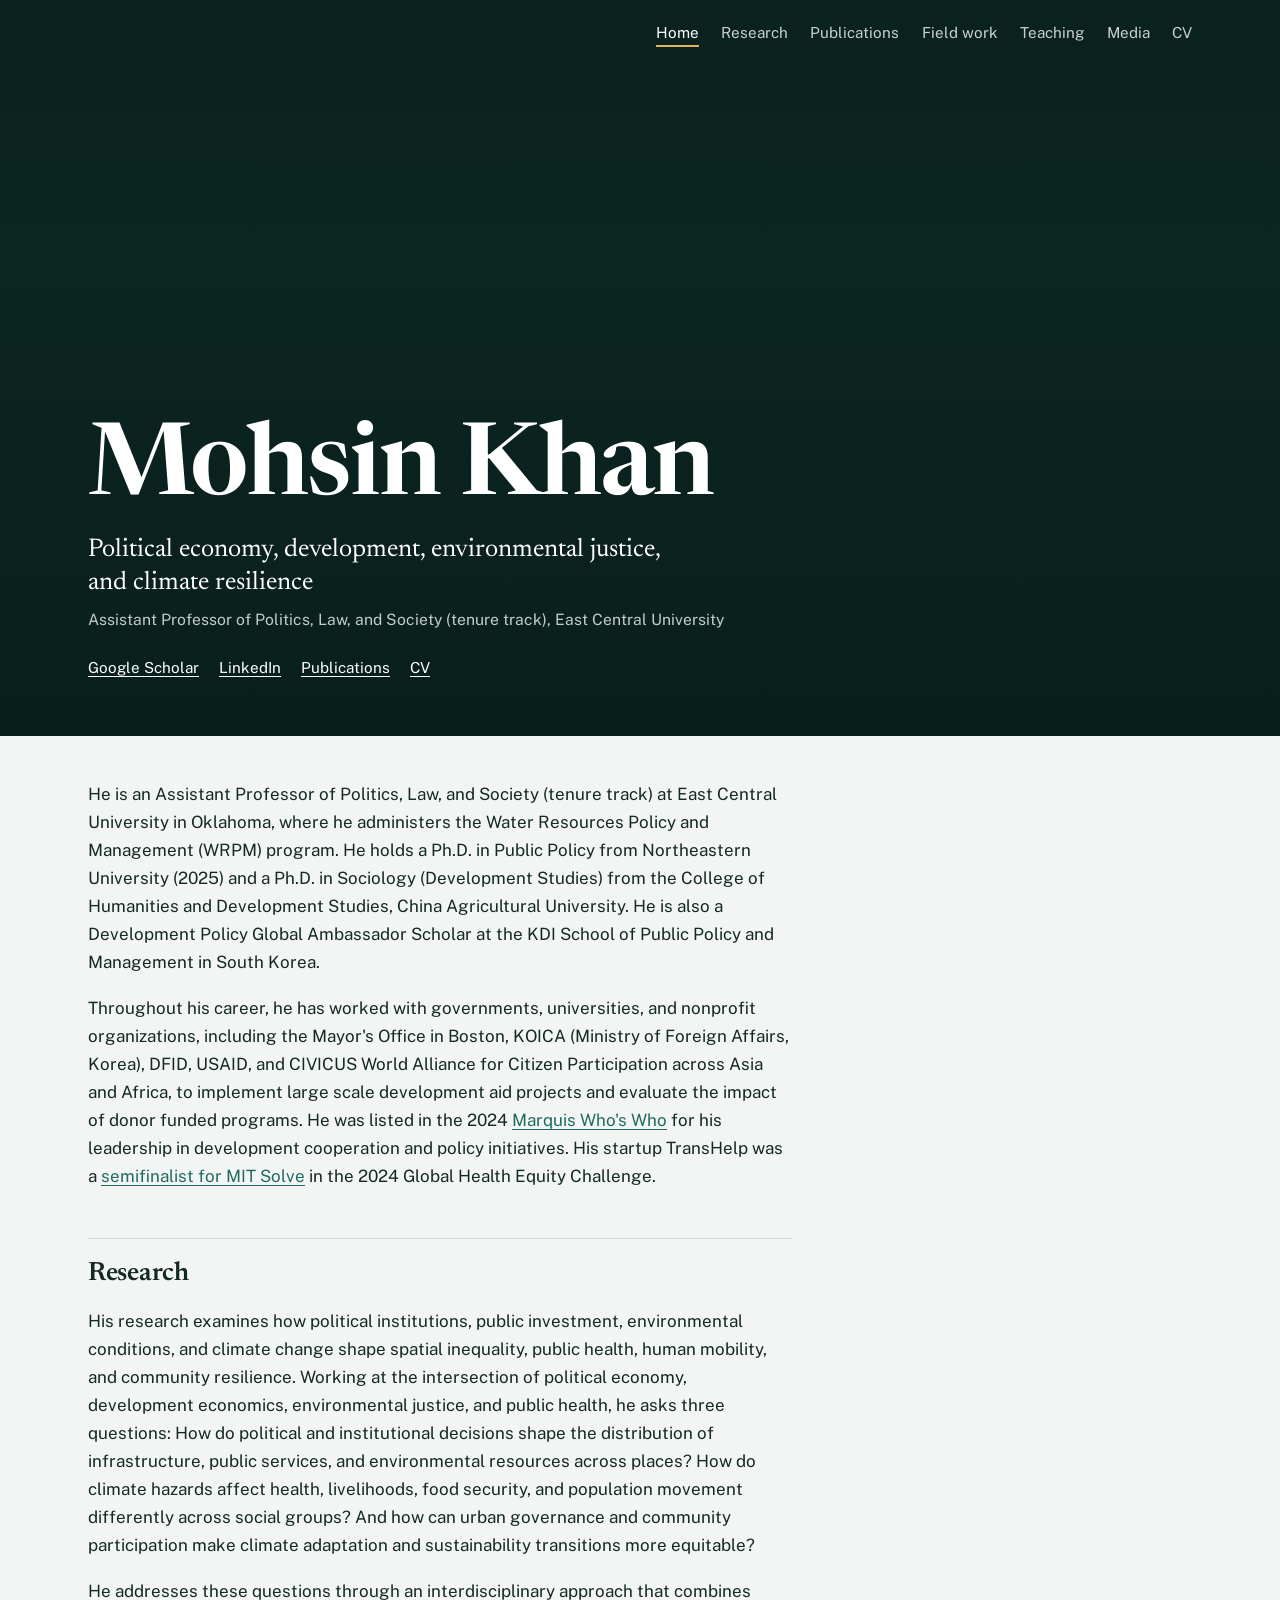
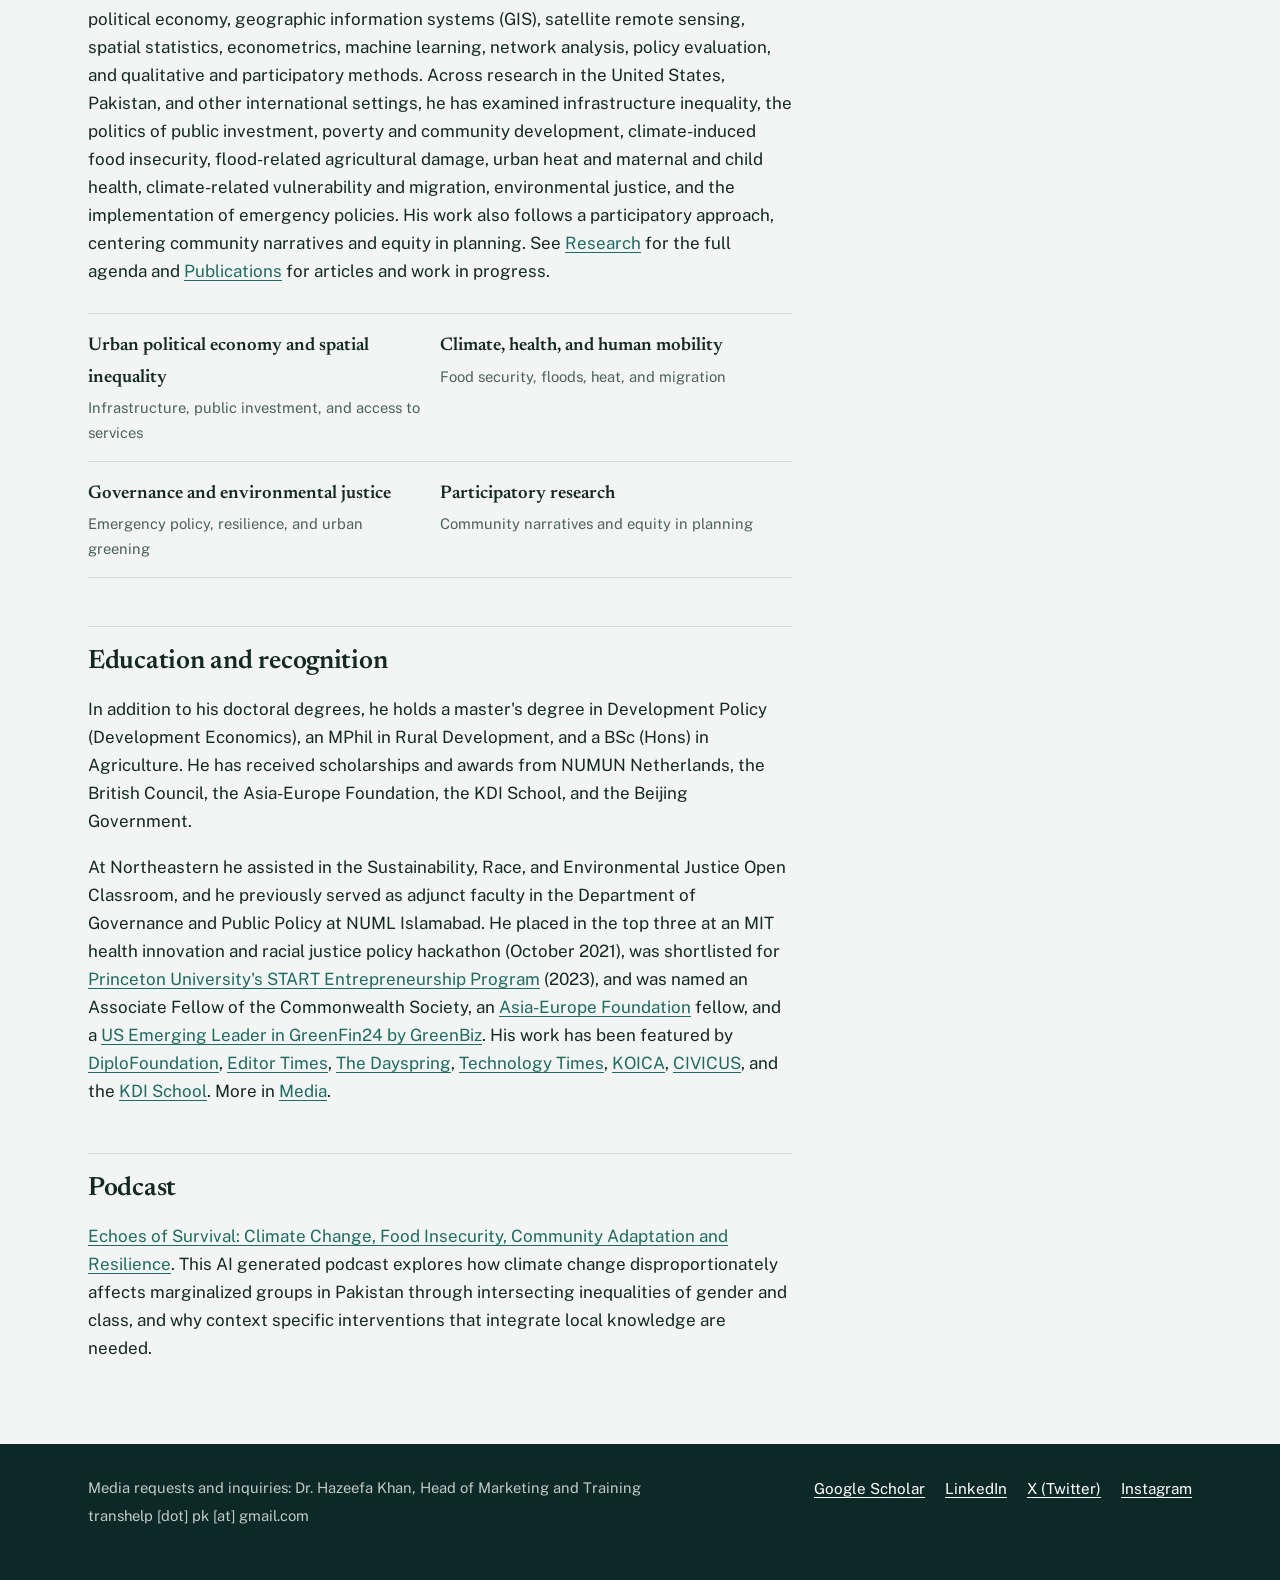
==== index.html @ eaa59db5 "Add files via upload" ====
<!DOCTYPE html>
<html lang="en">
<head>
<meta charset="utf-8">
<meta name="viewport" content="width=device-width, initial-scale=1">
<title>Mohsin Khan | Political economy, environment, and climate resilience</title>
<meta name="description" content="Mohsin Khan, Assistant Professor of Politics, Law, and Society at East Central University. Research on political economy, spatial inequality, environmental justice, public health, and climate resilience in Pakistan and the United States.">
<link rel="preconnect" href="https://fonts.googleapis.com">
<link rel="preconnect" href="https://fonts.gstatic.com" crossorigin>
<link href="https://fonts.googleapis.com/css2?family=Newsreader:opsz,wght@6..72,500;6..72,600&family=Public+Sans:ital,wght@0,400;0,600;1,400&display=swap" rel="stylesheet">
<link rel="stylesheet" href="style.css">
<script>function imgFallback(i){if(i.dataset.alt){var a=i.dataset.alt;i.removeAttribute('data-alt');i.src=a;}else{var d=i.closest('[data-drop]');(d||i).remove();}}</script>
</head>
<body>
<a class="skip" href="#main">Skip to content</a>
<header class="hero hero--home">
  <img class="hero-bg" src="Bio/a6c50694505ec1a7b31e9d22935e981a.jpg" alt="" onerror="imgFallback(this)">
  <div class="scrim"></div>
  <div class="hero-top"><nav class="site-nav" aria-label="Main"><ul><li><a href="index.html" aria-current="page">Home</a></li><li><a href="research.html">Research</a></li><li><a href="publications.html">Publications</a></li><li><a href="fieldwork.html">Field work</a></li><li><a href="teaching.html">Teaching</a></li><li><a href="media.html">Media</a></li><li><a href="cv.html">CV</a></li></ul></nav></div>
  <div class="hero-text">
    <h1>Mohsin Khan</h1>
    <p class="tagline">Political economy, development, environmental justice, and climate resilience</p>
    <p class="role">Assistant Professor of Politics, Law, and Society (tenure track), East Central University</p>
    <ul class="links">
      <li><a href="https://scholar.google.com/citations?user=OwryxT8AAAAJ&hl=en">Google Scholar</a></li>
      <li><a href="https://www.linkedin.com/in/mohsin-khan-27833539/">LinkedIn</a></li>
      <li><a href="publications.html">Publications</a></li>
      <li><a href="cv.html">CV</a></li>
    </ul>
  </div>
</header>
<main id="main">
<div class="prose">

<p>He is an Assistant Professor of Politics, Law, and Society (tenure track) at East Central University in Oklahoma, where he administers the Water Resources Policy and Management (WRPM) program. He holds a Ph.D. in Public Policy from Northeastern University (2025) and a Ph.D. in Sociology (Development Studies) from the College of Humanities and Development Studies, China Agricultural University. He is also a Development Policy Global Ambassador Scholar at the KDI School of Public Policy and Management in South Korea.</p>

<p>Throughout his career, he has worked with governments, universities, and nonprofit organizations, including the Mayor's Office in Boston, KOICA (Ministry of Foreign Affairs, Korea), DFID, USAID, and CIVICUS World Alliance for Citizen Participation across Asia and Africa, to implement large scale development aid projects and evaluate the impact of donor funded programs. He was listed in the 2024 <a href="https://marquiswhoswho.com/">Marquis Who's Who</a> for his leadership in development cooperation and policy initiatives. His startup TransHelp was a <a href="https://solve.mit.edu/challenges/2024-global-health-challenge/solutions/88792">semifinalist for MIT Solve</a> in the 2024 Global Health Equity Challenge.</p>

<h2>Research</h2>
<p>His research examines how political institutions, public investment, environmental conditions, and climate change shape spatial inequality, public health, human mobility, and community resilience. Working at the intersection of political economy, development economics, environmental justice, and public health, he asks three questions: How do political and institutional decisions shape the distribution of infrastructure, public services, and environmental resources across places? How do climate hazards affect health, livelihoods, food security, and population movement differently across social groups? And how can urban governance and community participation make climate adaptation and sustainability transitions more equitable?</p>

<p>He addresses these questions through an interdisciplinary approach that combines political economy, geographic information systems (GIS), satellite remote sensing, spatial statistics, econometrics, machine learning, network analysis, policy evaluation, and qualitative and participatory methods. Across research in the United States, Pakistan, and other international settings, he has examined infrastructure inequality, the politics of public investment, poverty and community development, climate-induced food insecurity, flood-related agricultural damage, urban heat and maternal and child health, climate-related vulnerability and migration, environmental justice, and the implementation of emergency policies. His work also follows a participatory approach, centering community narratives and equity in planning. See <a href="research.html">Research</a> for the full agenda and <a href="publications.html">Publications</a> for articles and work in progress.</p>

<ul class="themes">
  <li><a href="research.html#inequality">Urban political economy and spatial inequality</a><span>Infrastructure, public investment, and access to services</span></li>
  <li><a href="research.html#climate">Climate, health, and human mobility</a><span>Food security, floods, heat, and migration</span></li>
  <li><a href="research.html#governance">Governance and environmental justice</a><span>Emergency policy, resilience, and urban greening</span></li>
  <li><a href="research.html#participatory">Participatory research</a><span>Community narratives and equity in planning</span></li>
</ul>

<h2>Education and recognition</h2>
<p>In addition to his doctoral degrees, he holds a master's degree in Development Policy (Development Economics), an MPhil in Rural Development, and a BSc (Hons) in Agriculture. He has received scholarships and awards from NUMUN Netherlands, the British Council, the Asia-Europe Foundation, the KDI School, and the Beijing Government.</p>

<p>At Northeastern he assisted in the Sustainability, Race, and Environmental Justice Open Classroom, and he previously served as adjunct faculty in the Department of Governance and Public Policy at NUML Islamabad. He placed in the top three at an MIT health innovation and racial justice policy hackathon (October 2021), was shortlisted for <a href="https://start.princeton.edu/">Princeton University's START Entrepreneurship Program</a> (2023), and was named an Associate Fellow of the Commonwealth Society, an <a href="https://asef.org/wp-content/uploads/2020/10/ASEFYLS2_Participants.pdf">Asia-Europe Foundation</a> fellow, and a <a href="https://www.greenbiz.org/">US Emerging Leader in GreenFin24 by GreenBiz</a>. His work has been featured by <a href="https://asef.org/wp-content/uploads/2020/10/Media-clip-for-the-4th-online-training.pdf">DiploFoundation</a>, <a href="https://www.editortimes.com/yac-launches-atrans-help-app/">Editor Times</a>, <a href="https://www.thedayspring.com.pk/pakistani-youth-organization-makes-it-for-taiwan-asia-pacific-social-innovation-award/">The Dayspring</a>, <a href="https://www.technologytimes.pk/2021/07/01/transhelp-pakistani-health-tech-startup-made-to-top-10-startup-worldwide-by-gilead-science/">Technology Times</a>, <a href="https://m.blog.naver.com/PostView.naver?isHttpsRedirect=true&amp;blogId=wfk2012&amp;logNo=220224396482">KOICA</a>, <a href="https://www.civicus.org/documents/mag-interview_en.pdf">CIVICUS</a>, and the <a href="https://www.kdischool.ac.kr/gallery.es?mid=a30101000000&amp;bid=0003&amp;b_list=9&amp;act=view&amp;list_no=13916&amp;nPage=31&amp;vlist_no_npage=0&amp;keyField=&amp;orderby=">KDI School</a>. More in <a href="media.html">Media</a>.</p>

<h2>Podcast</h2>
<p><a href="https://drive.google.com/file/d/1WqTuFSiJdxrySuHvwBcrQfNV4cdKmAJ5/view?usp=sharing">Echoes of Survival: Climate Change, Food Insecurity, Community Adaptation and Resilience</a>. This AI generated podcast explores how climate change disproportionately affects marginalized groups in Pakistan through intersecting inequalities of gender and class, and why context specific interventions that integrate local knowledge are needed.</p>
</div>
</main>
<footer class="site-footer">
  <div class="inner">
    <div>
      <p>Media requests and inquiries: Dr. Hazeefa Khan, Head of Marketing and Training</p>
      <p>transhelp [dot] pk [at] gmail.com</p>
    </div>
    <ul class="links">
      <li><a href="https://scholar.google.com/citations?user=OwryxT8AAAAJ&hl=en">Google Scholar</a></li>
      <li><a href="https://www.linkedin.com/in/mohsin-khan-27833539/">LinkedIn</a></li>
      <li><a href="https://twitter.com/MkWaxir">X (Twitter)</a></li>
      <li><a href="https://instagram.com/yours.khann">Instagram</a></li>
    </ul>
  </div>
</footer>
</body>
</html>
---- style.css ----
:root {
  --paper: #f3f5f4;
  --surface: #ffffff;
  --ink: #142824;
  --muted: #4d625d;
  --accent: #1f6b60;
  --ochre: #94661f;
  --gold: #e3b25a;
  --rule: #d3dcd9;
  --night: #0d2925;
  --serif: "Newsreader", Georgia, "Times New Roman", serif;
  --sans: "Public Sans", "Helvetica Neue", Arial, sans-serif;
  color-scheme: light;
}
@media (prefers-color-scheme: dark) {
  :root {
    --paper: #0e1716;
    --surface: #142220;
    --ink: #e2ebe8;
    --muted: #9cb0ab;
    --accent: #79c2b4;
    --ochre: #dcae62;
    --rule: #263935;
    --night: #08201d;
    color-scheme: dark;
  }
}

*, *::before, *::after { box-sizing: border-box; }
html { -webkit-text-size-adjust: 100%; scroll-padding-top: 1rem; }
body { margin: 0; background: var(--paper); color: var(--ink); font-family: var(--sans); font-size: 1.0625rem; line-height: 1.65; }
img { max-width: 100%; height: auto; display: block; }
a { color: var(--accent); text-decoration-thickness: 1px; text-underline-offset: 3px; }
a:hover { text-decoration-thickness: 2px; }
:focus-visible { outline: 2px solid var(--gold); outline-offset: 3px; border-radius: 2px; }
.skip { position: absolute; left: -999px; top: 0; background: var(--surface); padding: .5rem 1rem; z-index: 20; }
.skip:focus { left: 1rem; top: 1rem; }

/* Photo hero: the signature element */
.hero { position: relative; overflow: hidden; background: var(--night); color: #f4f8f6; isolation: isolate; }
.hero-bg { position: absolute; inset: 0; width: 100%; height: 100%; object-fit: cover; z-index: -2; filter: saturate(.85); }
.hero .scrim { position: absolute; inset: 0; z-index: -1;
  background: linear-gradient(180deg, rgba(8, 28, 25, .55) 0%, rgba(8, 28, 25, .25) 35%, rgba(8, 28, 25, .82) 100%); }
.hero-top { width: 100%; max-width: 72rem; margin: 0 auto; padding: 1.1rem 1.5rem; display: flex; justify-content: flex-end; }
.site-nav ul { list-style: none; margin: 0; padding: 0; display: flex; flex-wrap: wrap; gap: .25rem 1.4rem; }
.site-nav a { color: rgba(244, 248, 246, .82); text-decoration: none; font-size: .95rem; padding: .25rem 0; border-bottom: 2px solid transparent; }
.site-nav a:hover { color: #fff; }
.site-nav a[aria-current="page"] { color: #fff; border-bottom-color: var(--gold); }
.hero-text { max-width: 72rem; margin: 0 auto; padding: 0 1.5rem 3rem; }
.hero h1 { font-family: var(--serif); font-weight: 600; letter-spacing: -0.02em; margin: 0; color: #fff; }
.hero--home { min-height: min(86vh, 46rem); display: flex; flex-direction: column; }
.hero--home .hero-text { margin-top: auto; width: 100%; padding-bottom: 3.5rem; }
.hero--home h1 { font-size: clamp(3rem, 9vw, 6.25rem); line-height: .95; }
.hero .tagline { font-family: var(--serif); font-size: clamp(1.2rem, 2.4vw, 1.6rem); line-height: 1.3; margin: 1rem 0 .4rem; max-width: 36rem; color: #fff; }
.hero .role { margin: 0 0 1.4rem; color: rgba(244, 248, 246, .8); font-size: .98rem; }
.hero .links a { color: #fff; }
.hero--page { min-height: 20rem; display: flex; flex-direction: column; }
.hero--page .hero-text { margin-top: auto; width: 100%; padding-bottom: 2.25rem; }
.hero--page h1 { font-size: clamp(2.1rem, 5vw, 3.2rem); line-height: 1.05; }
.hero--page p { margin: .6rem 0 0; max-width: 40rem; color: rgba(244, 248, 246, .86); font-size: 1.08rem; }
.links { list-style: none; padding: 0; margin: 0; display: flex; flex-wrap: wrap; gap: .5rem 1.25rem; font-size: .95rem; }

/* Content */
main { max-width: 72rem; margin: 0 auto; padding: 2.75rem 1.5rem 4rem; }
.prose { max-width: 44rem; }
.page-intro:empty { display: none; }
h2, h3 { font-family: var(--serif); font-weight: 600; line-height: 1.2; letter-spacing: -0.01em; }
h2 { font-size: 1.65rem; margin: 3rem 0 1rem; padding-top: 1.25rem; border-top: 1px solid var(--rule); }
.prose > h2:first-child, main > h2:first-child { margin-top: 0; }
h3 { font-size: 1.2rem; margin: 2rem 0 .5rem; }
p { margin: 0 0 1.1rem; }

.themes { list-style: none; margin: 1.75rem 0 0; padding: 0; display: grid; grid-template-columns: repeat(auto-fit, minmax(15rem, 1fr)); gap: 0; border-top: 1px solid var(--rule); }
.themes li { padding: 1rem 1rem 1rem 0; border-bottom: 1px solid var(--rule); }
.themes a { font-family: var(--serif); font-size: 1.15rem; font-weight: 600; text-decoration: none; color: var(--ink); }
.themes a:hover { color: var(--accent); }
.themes span { display: block; color: var(--muted); font-size: .92rem; margin-top: .2rem; }

.year-group { display: grid; grid-template-columns: 6rem minmax(0, 1fr); gap: 0 1.5rem; margin-top: 1.75rem; }
.year { font-family: var(--serif); font-size: 1.25rem; color: var(--ochre); font-weight: 600; padding-top: .1rem; }
.entries { list-style: none; margin: 0; padding: 0; max-width: 48rem; }
.entries li { margin: 0 0 1rem; padding-left: 1rem; border-left: 2px solid var(--rule); }
.entries li .note { display: block; color: var(--muted); font-size: .92rem; margin-top: .15rem; }
.entries li a.out { white-space: nowrap; }
.status { color: var(--muted); font-style: italic; }

.course { max-width: 48rem; margin: 0 0 2rem; }
.course h3 { margin-bottom: .2rem; }
.course .meta { color: var(--muted); font-size: .95rem; margin: 0 0 .6rem; }
.plain-list { max-width: 48rem; padding-left: 1.2rem; }
.plain-list li { margin-bottom: .45rem; }
.roles { list-style: none; padding: 0; margin: 0; max-width: 48rem; }
.roles li { display: grid; padding: .8rem 0; border-bottom: 1px solid var(--rule); }
.roles .title { font-weight: 600; }
.roles .org { color: var(--muted); }

.figures { display: grid; grid-template-columns: repeat(auto-fit, minmax(14rem, 1fr)); gap: 1rem; margin: 2rem 0 0; }
.figures img { width: 100%; aspect-ratio: 4 / 3; object-fit: cover; border-radius: 3px; }
.inline-banner { margin: 3rem 0 0; }
.inline-banner img { width: 100%; height: 12rem; object-fit: cover; border-radius: 3px; }
.inline-banner + h2 { margin-top: 1.5rem; border-top: 0; padding-top: 0; }

.site-footer { background: var(--night); color: rgba(244, 248, 246, .78); font-size: .92rem; }
.site-footer .inner { max-width: 72rem; margin: 0 auto; padding: 2rem 1.5rem 3rem; display: flex; flex-wrap: wrap; justify-content: space-between; gap: 1.5rem; }
.site-footer p { margin: 0 0 .25rem; }
.site-footer a { color: #fff; }

@media (max-width: 44rem) {
  .hero-top { justify-content: flex-start; padding-bottom: .5rem; }
  .site-nav ul { flex-wrap: nowrap; overflow-x: auto; gap: 1.1rem; padding-bottom: .4rem; scrollbar-width: none; }
  .site-nav a { white-space: nowrap; }
  .hero--home { min-height: 34rem; }
  .hero--page { min-height: 16rem; }
  .year-group { grid-template-columns: 1fr; }
  .year { margin-bottom: .5rem; }
  main { padding-top: 2rem; }
}
@media print {
  .hero-top, .site-footer, .hero-bg, .scrim { display: none; }
  .hero { background: none; color: #000; }
  .hero h1, .hero p { color: #000; }
}
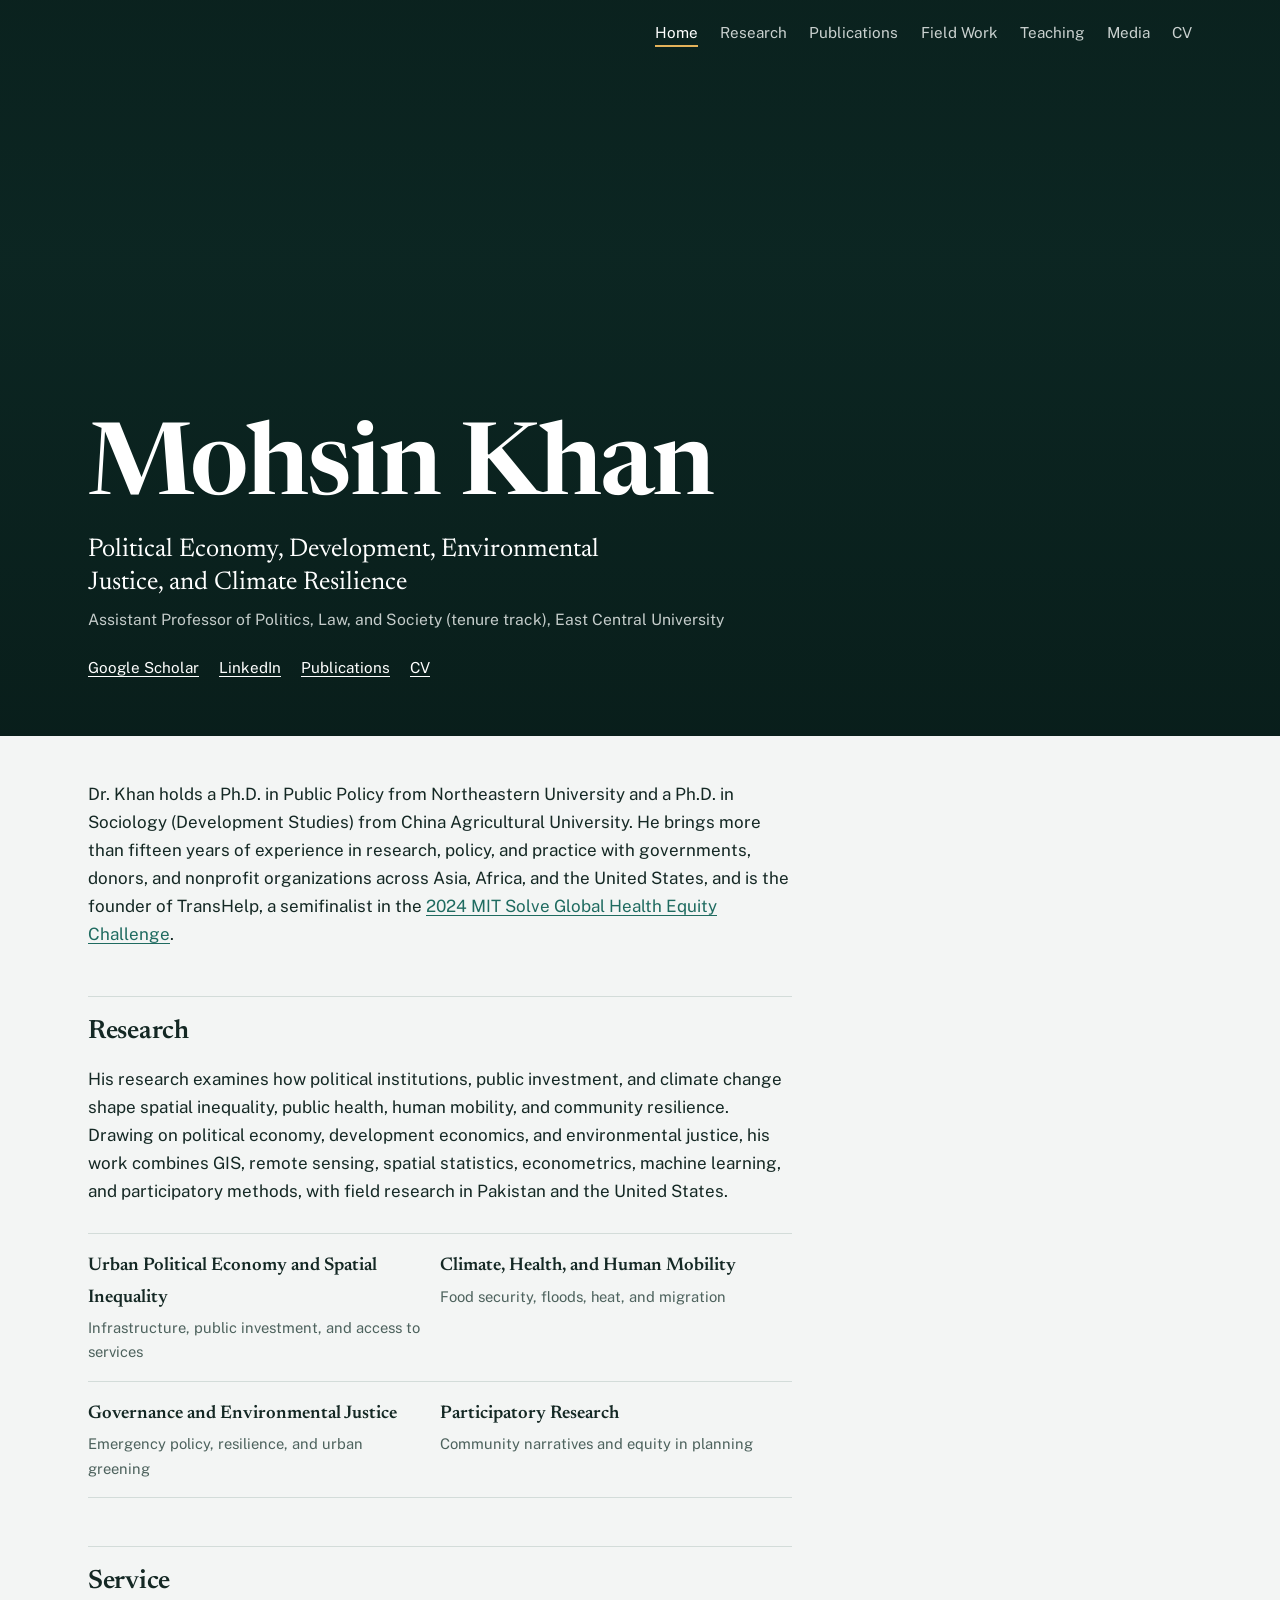
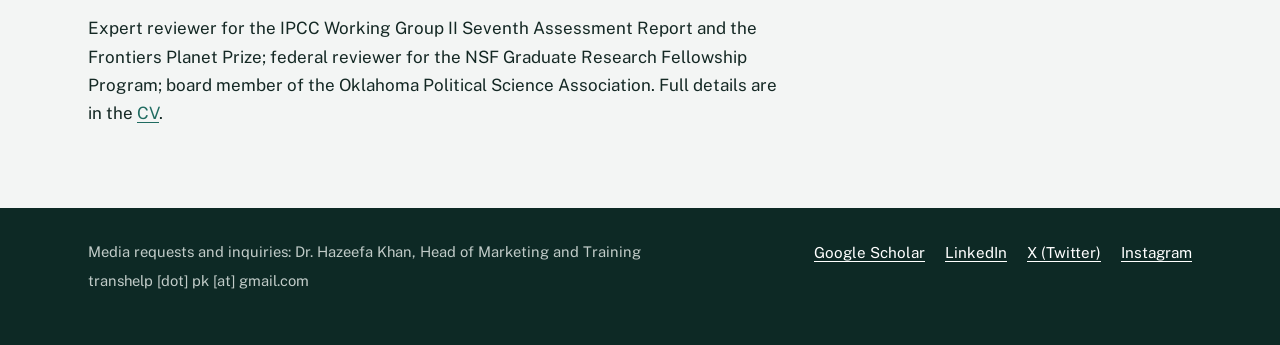
==== commit 4a3791ac: "Add files via upload" ====
--- a/index.html
+++ b/index.html
@@ -16,10 +16,10 @@
 <header class="hero hero--home">
   <img class="hero-bg" src="Bio/a6c50694505ec1a7b31e9d22935e981a.jpg" alt="" onerror="imgFallback(this)">
   <div class="scrim"></div>
-  <div class="hero-top"><nav class="site-nav" aria-label="Main"><ul><li><a href="index.html" aria-current="page">Home</a></li><li><a href="research.html">Research</a></li><li><a href="publications.html">Publications</a></li><li><a href="fieldwork.html">Field work</a></li><li><a href="teaching.html">Teaching</a></li><li><a href="media.html">Media</a></li><li><a href="cv.html">CV</a></li></ul></nav></div>
+  <div class="hero-top"><nav class="site-nav" aria-label="Main"><ul><li><a href="index.html" aria-current="page">Home</a></li><li><a href="research.html">Research</a></li><li><a href="publications.html">Publications</a></li><li><a href="fieldwork.html">Field Work</a></li><li><a href="teaching.html">Teaching</a></li><li><a href="media.html">Media</a></li><li><a href="cv.html">CV</a></li></ul></nav></div>
   <div class="hero-text">
     <h1>Mohsin Khan</h1>
-    <p class="tagline">Political economy, development, environmental justice, and climate resilience</p>
+    <p class="tagline">Political Economy, Development, Environmental Justice, and Climate Resilience</p>
     <p class="role">Assistant Professor of Politics, Law, and Society (tenure track), East Central University</p>
     <ul class="links">
       <li><a href="https://scholar.google.com/citations?user=OwryxT8AAAAJ&hl=en">Google Scholar</a></li>
@@ -31,30 +31,20 @@
 </header>
 <main id="main">
 <div class="prose">
-
-<p>He is an Assistant Professor of Politics, Law, and Society (tenure track) at East Central University in Oklahoma, where he administers the Water Resources Policy and Management (WRPM) program. He holds a Ph.D. in Public Policy from Northeastern University (2025) and a Ph.D. in Sociology (Development Studies) from the College of Humanities and Development Studies, China Agricultural University. He is also a Development Policy Global Ambassador Scholar at the KDI School of Public Policy and Management in South Korea.</p>
-
-<p>Throughout his career, he has worked with governments, universities, and nonprofit organizations, including the Mayor's Office in Boston, KOICA (Ministry of Foreign Affairs, Korea), DFID, USAID, and CIVICUS World Alliance for Citizen Participation across Asia and Africa, to implement large scale development aid projects and evaluate the impact of donor funded programs. He was listed in the 2024 <a href="https://marquiswhoswho.com/">Marquis Who's Who</a> for his leadership in development cooperation and policy initiatives. His startup TransHelp was a <a href="https://solve.mit.edu/challenges/2024-global-health-challenge/solutions/88792">semifinalist for MIT Solve</a> in the 2024 Global Health Equity Challenge.</p>
+<p>Dr. Khan holds a Ph.D. in Public Policy from Northeastern University and a Ph.D. in Sociology (Development Studies) from China Agricultural University. He brings more than fifteen years of experience in research, policy, and practice with governments, donors, and nonprofit organizations across Asia, Africa, and the United States, and is the founder of TransHelp, a semifinalist in the <a href="https://solve.mit.edu/challenges/2024-global-health-challenge/solutions/88792">2024 MIT Solve Global Health Equity Challenge</a>.</p>
 
 <h2>Research</h2>
-<p>His research examines how political institutions, public investment, environmental conditions, and climate change shape spatial inequality, public health, human mobility, and community resilience. Working at the intersection of political economy, development economics, environmental justice, and public health, he asks three questions: How do political and institutional decisions shape the distribution of infrastructure, public services, and environmental resources across places? How do climate hazards affect health, livelihoods, food security, and population movement differently across social groups? And how can urban governance and community participation make climate adaptation and sustainability transitions more equitable?</p>
-
-<p>He addresses these questions through an interdisciplinary approach that combines political economy, geographic information systems (GIS), satellite remote sensing, spatial statistics, econometrics, machine learning, network analysis, policy evaluation, and qualitative and participatory methods. Across research in the United States, Pakistan, and other international settings, he has examined infrastructure inequality, the politics of public investment, poverty and community development, climate-induced food insecurity, flood-related agricultural damage, urban heat and maternal and child health, climate-related vulnerability and migration, environmental justice, and the implementation of emergency policies. His work also follows a participatory approach, centering community narratives and equity in planning. See <a href="research.html">Research</a> for the full agenda and <a href="publications.html">Publications</a> for articles and work in progress.</p>
+<p>His research examines how political institutions, public investment, and climate change shape spatial inequality, public health, human mobility, and community resilience. Drawing on political economy, development economics, and environmental justice, his work combines GIS, remote sensing, spatial statistics, econometrics, machine learning, and participatory methods, with field research in Pakistan and the United States.</p>
 
 <ul class="themes">
-  <li><a href="research.html#inequality">Urban political economy and spatial inequality</a><span>Infrastructure, public investment, and access to services</span></li>
-  <li><a href="research.html#climate">Climate, health, and human mobility</a><span>Food security, floods, heat, and migration</span></li>
-  <li><a href="research.html#governance">Governance and environmental justice</a><span>Emergency policy, resilience, and urban greening</span></li>
-  <li><a href="research.html#participatory">Participatory research</a><span>Community narratives and equity in planning</span></li>
+  <li><a href="research.html#inequality">Urban Political Economy and Spatial Inequality</a><span>Infrastructure, public investment, and access to services</span></li>
+  <li><a href="research.html#climate">Climate, Health, and Human Mobility</a><span>Food security, floods, heat, and migration</span></li>
+  <li><a href="research.html#governance">Governance and Environmental Justice</a><span>Emergency policy, resilience, and urban greening</span></li>
+  <li><a href="research.html#participatory">Participatory Research</a><span>Community narratives and equity in planning</span></li>
 </ul>
 
-<h2>Education and recognition</h2>
-<p>In addition to his doctoral degrees, he holds a master's degree in Development Policy (Development Economics), an MPhil in Rural Development, and a BSc (Hons) in Agriculture. He has received scholarships and awards from NUMUN Netherlands, the British Council, the Asia-Europe Foundation, the KDI School, and the Beijing Government.</p>
-
-<p>At Northeastern he assisted in the Sustainability, Race, and Environmental Justice Open Classroom, and he previously served as adjunct faculty in the Department of Governance and Public Policy at NUML Islamabad. He placed in the top three at an MIT health innovation and racial justice policy hackathon (October 2021), was shortlisted for <a href="https://start.princeton.edu/">Princeton University's START Entrepreneurship Program</a> (2023), and was named an Associate Fellow of the Commonwealth Society, an <a href="https://asef.org/wp-content/uploads/2020/10/ASEFYLS2_Participants.pdf">Asia-Europe Foundation</a> fellow, and a <a href="https://www.greenbiz.org/">US Emerging Leader in GreenFin24 by GreenBiz</a>. His work has been featured by <a href="https://asef.org/wp-content/uploads/2020/10/Media-clip-for-the-4th-online-training.pdf">DiploFoundation</a>, <a href="https://www.editortimes.com/yac-launches-atrans-help-app/">Editor Times</a>, <a href="https://www.thedayspring.com.pk/pakistani-youth-organization-makes-it-for-taiwan-asia-pacific-social-innovation-award/">The Dayspring</a>, <a href="https://www.technologytimes.pk/2021/07/01/transhelp-pakistani-health-tech-startup-made-to-top-10-startup-worldwide-by-gilead-science/">Technology Times</a>, <a href="https://m.blog.naver.com/PostView.naver?isHttpsRedirect=true&amp;blogId=wfk2012&amp;logNo=220224396482">KOICA</a>, <a href="https://www.civicus.org/documents/mag-interview_en.pdf">CIVICUS</a>, and the <a href="https://www.kdischool.ac.kr/gallery.es?mid=a30101000000&amp;bid=0003&amp;b_list=9&amp;act=view&amp;list_no=13916&amp;nPage=31&amp;vlist_no_npage=0&amp;keyField=&amp;orderby=">KDI School</a>. More in <a href="media.html">Media</a>.</p>
-
-<h2>Podcast</h2>
-<p><a href="https://drive.google.com/file/d/1WqTuFSiJdxrySuHvwBcrQfNV4cdKmAJ5/view?usp=sharing">Echoes of Survival: Climate Change, Food Insecurity, Community Adaptation and Resilience</a>. This AI generated podcast explores how climate change disproportionately affects marginalized groups in Pakistan through intersecting inequalities of gender and class, and why context specific interventions that integrate local knowledge are needed.</p>
+<h2>Service</h2>
+<p>Expert reviewer for the IPCC Working Group II Seventh Assessment Report and the Frontiers Planet Prize; federal reviewer for the NSF Graduate Research Fellowship Program; board member of the Oklahoma Political Science Association. Full details are in the <a href="cv.html">CV</a>.</p>
 </div>
 </main>
 <footer class="site-footer">
--- a/style.css
+++ b/style.css
@@ -120,3 +120,13 @@
   .hero { background: none; color: #000; }
   .hero h1, .hero p { color: #000; }
 }
+.meta-line { color: var(--muted); margin: -.4rem 0 1rem; }
+.entries li .note { display: block; }
+
+/* Student comments */
+.quotes { list-style: none; margin: 1.25rem 0 0; padding: 0; display: grid; grid-template-columns: repeat(auto-fit, minmax(17rem, 1fr)); gap: 1.25rem 2rem; max-width: 60rem; }
+.quotes li { border-top: 2px solid var(--gold); padding-top: .9rem; }
+.quotes blockquote { margin: 0; font-family: var(--serif); font-size: 1.15rem; line-height: 1.45; }
+.quotes blockquote::before { content: "\201C"; }
+.quotes blockquote::after { content: "\201D"; }
+.quotes span { display: block; margin-top: .5rem; color: var(--muted); font-size: .9rem; }
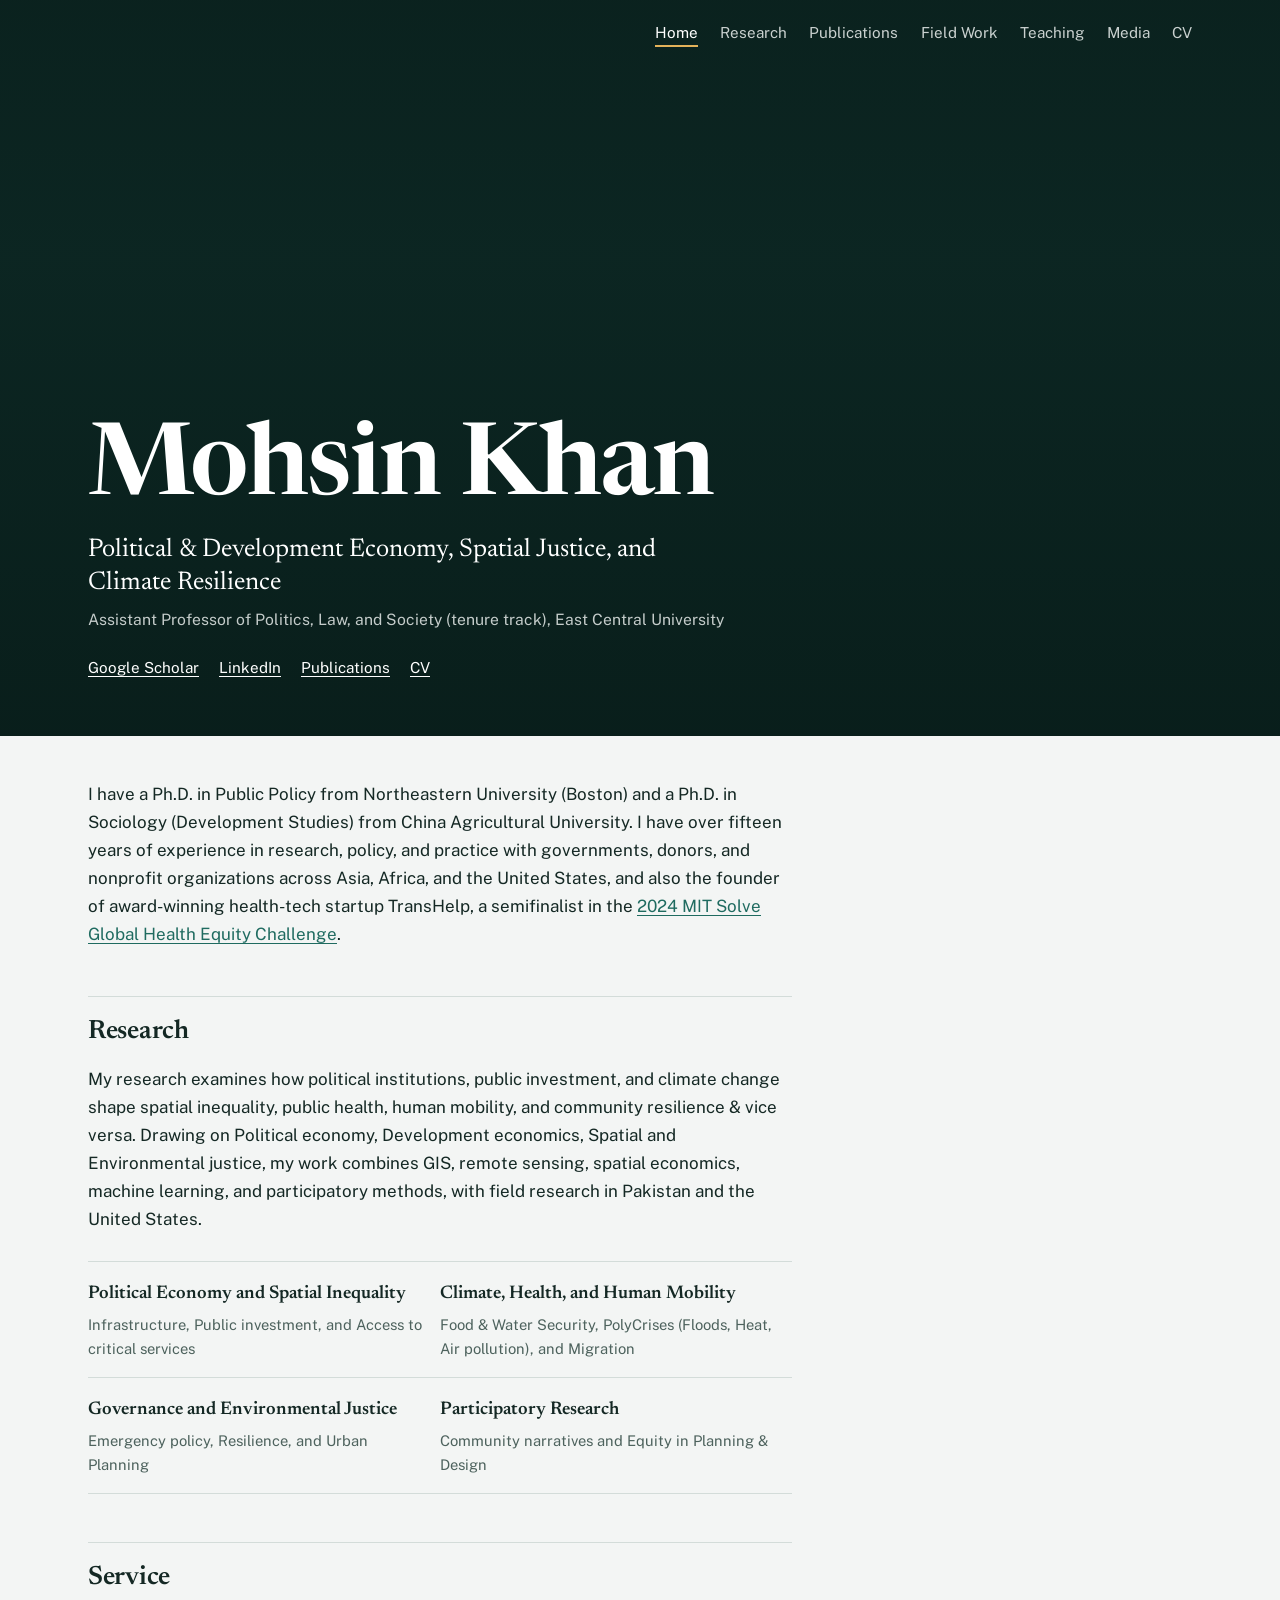
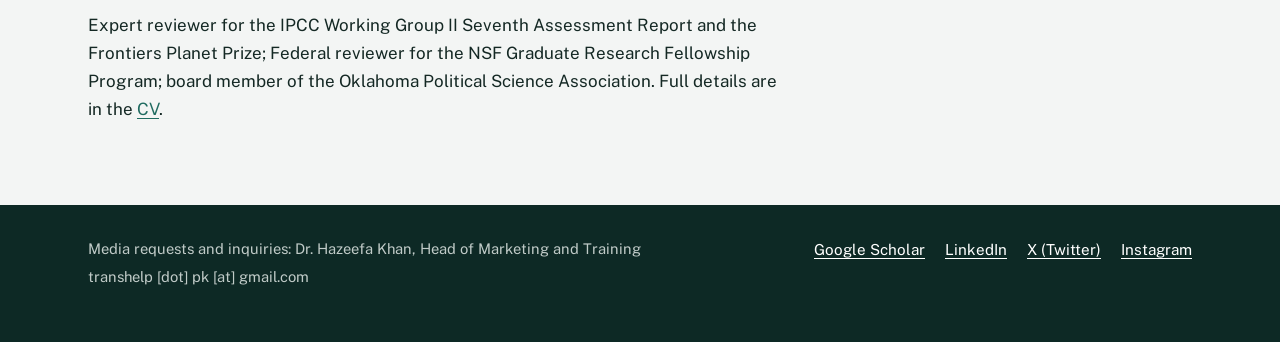
==== commit 6787a809: "Update index.html" ====
--- a/index.html
+++ b/index.html
@@ -19,7 +19,7 @@
   <div class="hero-top"><nav class="site-nav" aria-label="Main"><ul><li><a href="index.html" aria-current="page">Home</a></li><li><a href="research.html">Research</a></li><li><a href="publications.html">Publications</a></li><li><a href="fieldwork.html">Field Work</a></li><li><a href="teaching.html">Teaching</a></li><li><a href="media.html">Media</a></li><li><a href="cv.html">CV</a></li></ul></nav></div>
   <div class="hero-text">
     <h1>Mohsin Khan</h1>
-    <p class="tagline">Political Economy, Development, Environmental Justice, and Climate Resilience</p>
+    <p class="tagline">Political & Development Economy, Spatial Justice, and Climate Resilience</p>
     <p class="role">Assistant Professor of Politics, Law, and Society (tenure track), East Central University</p>
     <ul class="links">
       <li><a href="https://scholar.google.com/citations?user=OwryxT8AAAAJ&hl=en">Google Scholar</a></li>
@@ -31,20 +31,20 @@
 </header>
 <main id="main">
 <div class="prose">
-<p>Dr. Khan holds a Ph.D. in Public Policy from Northeastern University and a Ph.D. in Sociology (Development Studies) from China Agricultural University. He brings more than fifteen years of experience in research, policy, and practice with governments, donors, and nonprofit organizations across Asia, Africa, and the United States, and is the founder of TransHelp, a semifinalist in the <a href="https://solve.mit.edu/challenges/2024-global-health-challenge/solutions/88792">2024 MIT Solve Global Health Equity Challenge</a>.</p>
+<p>I have a Ph.D. in Public Policy from Northeastern University (Boston) and a Ph.D. in Sociology (Development Studies) from China Agricultural University. I have over fifteen years of experience in research, policy, and practice with governments, donors, and nonprofit organizations across Asia, Africa, and the United States, and also the founder of award-winning health-tech startup TransHelp, a semifinalist in the <a href="https://solve.mit.edu/challenges/2024-global-health-challenge/solutions/88792">2024 MIT Solve Global Health Equity Challenge</a>.</p>
 
 <h2>Research</h2>
-<p>His research examines how political institutions, public investment, and climate change shape spatial inequality, public health, human mobility, and community resilience. Drawing on political economy, development economics, and environmental justice, his work combines GIS, remote sensing, spatial statistics, econometrics, machine learning, and participatory methods, with field research in Pakistan and the United States.</p>
+<p>My research examines how political institutions, public investment, and climate change shape spatial inequality, public health, human mobility, and community resilience & vice versa. Drawing on Political economy, Development economics, Spatial and Environmental justice, my work combines GIS, remote sensing, spatial economics, machine learning, and participatory methods, with field research in Pakistan and the United States.</p>
 
 <ul class="themes">
-  <li><a href="research.html#inequality">Urban Political Economy and Spatial Inequality</a><span>Infrastructure, public investment, and access to services</span></li>
-  <li><a href="research.html#climate">Climate, Health, and Human Mobility</a><span>Food security, floods, heat, and migration</span></li>
-  <li><a href="research.html#governance">Governance and Environmental Justice</a><span>Emergency policy, resilience, and urban greening</span></li>
-  <li><a href="research.html#participatory">Participatory Research</a><span>Community narratives and equity in planning</span></li>
+  <li><a href="research.html#inequality">Political Economy and Spatial Inequality</a><span>Infrastructure, Public investment, and Access to critical services</span></li>
+  <li><a href="research.html#climate">Climate, Health, and Human Mobility</a><span>Food & Water Security, PolyCrises (Floods, Heat, Air pollution), and Migration</span></li>
+  <li><a href="research.html#governance">Governance and Environmental Justice</a><span>Emergency policy, Resilience, and Urban Planning </span></li>
+  <li><a href="research.html#participatory">Participatory Research</a><span>Community narratives and Equity in Planning & Design </span></li>
 </ul>
 
 <h2>Service</h2>
-<p>Expert reviewer for the IPCC Working Group II Seventh Assessment Report and the Frontiers Planet Prize; federal reviewer for the NSF Graduate Research Fellowship Program; board member of the Oklahoma Political Science Association. Full details are in the <a href="cv.html">CV</a>.</p>
+<p>Expert reviewer for the IPCC Working Group II Seventh Assessment Report and the Frontiers Planet Prize; Federal reviewer for the NSF Graduate Research Fellowship Program; board member of the Oklahoma Political Science Association. Full details are in the <a href="cv.html">CV</a>.</p>
 </div>
 </main>
 <footer class="site-footer">
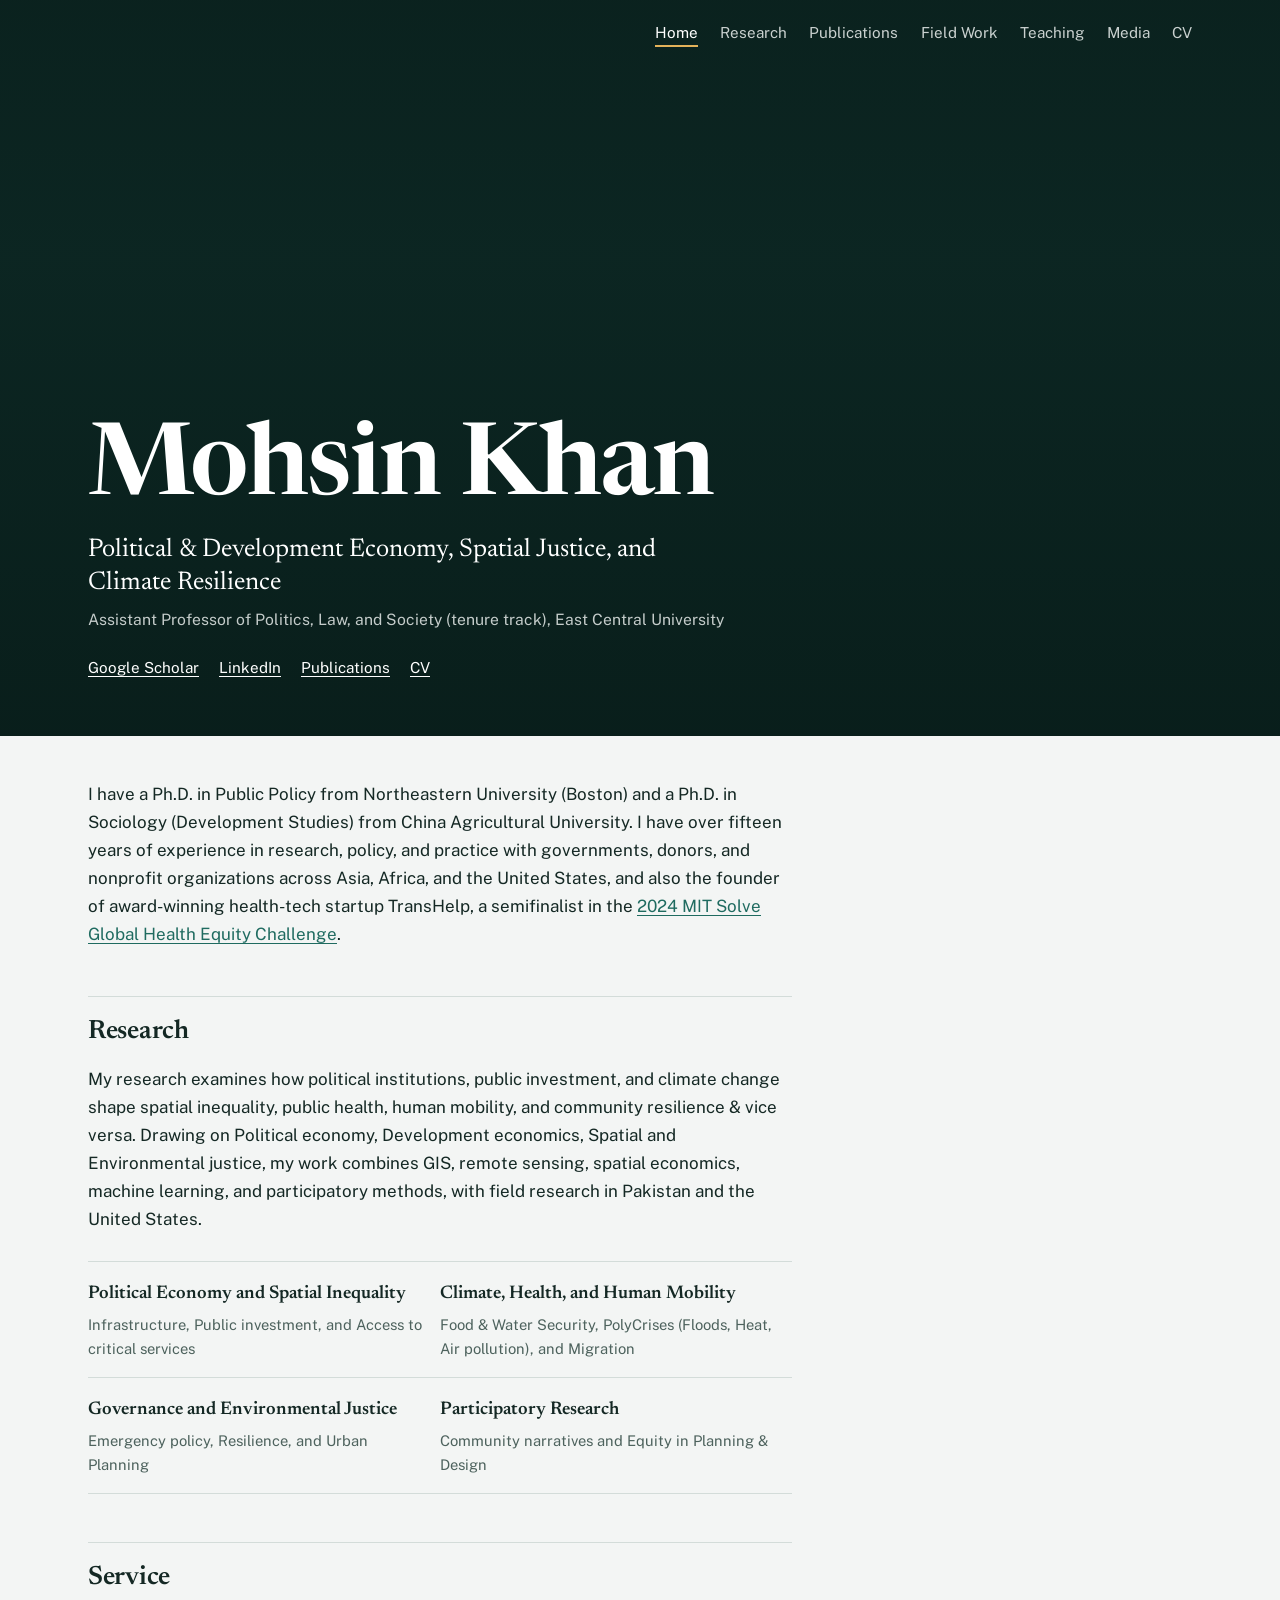
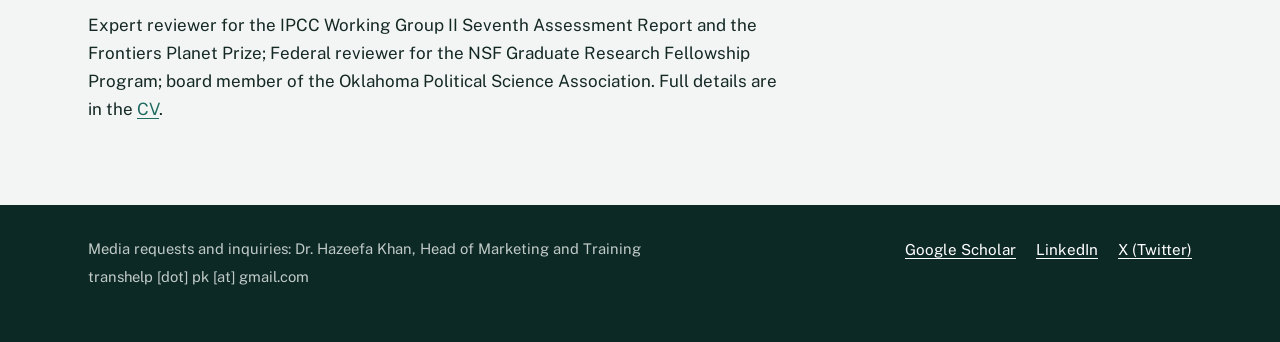
==== commit 9787abbf: "Update index.html" ====
--- a/index.html
+++ b/index.html
@@ -57,7 +57,6 @@
       <li><a href="https://scholar.google.com/citations?user=OwryxT8AAAAJ&hl=en">Google Scholar</a></li>
       <li><a href="https://www.linkedin.com/in/mohsin-khan-27833539/">LinkedIn</a></li>
       <li><a href="https://twitter.com/MkWaxir">X (Twitter)</a></li>
-      <li><a href="https://instagram.com/yours.khann">Instagram</a></li>
     </ul>
   </div>
 </footer>
